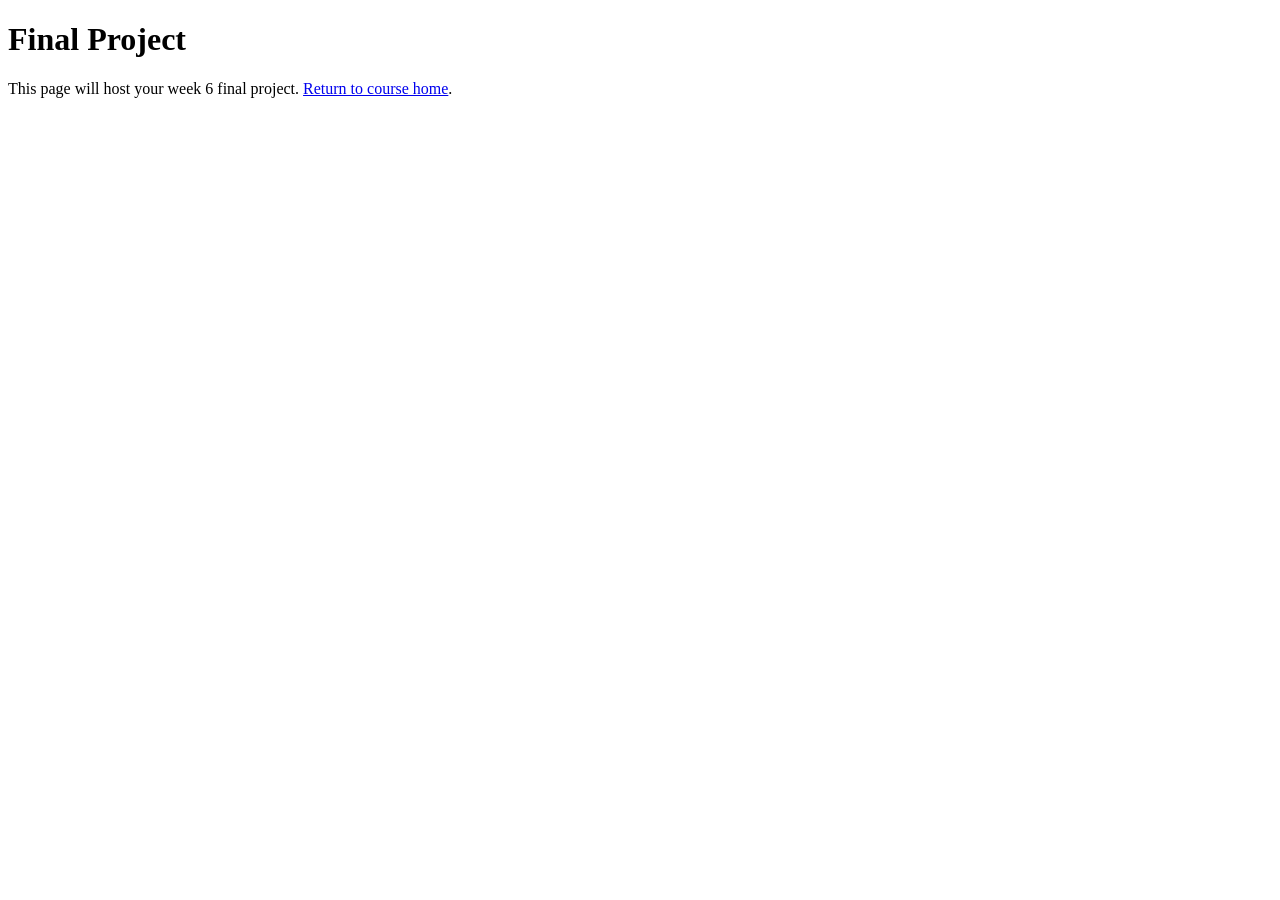
==== final/index.html @ f163f11f "Add WDD 231 week 1 course home page with responsive layout and course filters Made-with: Cursor" ====
<!DOCTYPE html>
<html lang="en-US">
  <head>
    <meta charset="UTF-8" />
    <meta name="viewport" content="width=device-width, initial-scale=1.0" />
    <title>Final Project | WDD 231</title>
    <meta
      name="description"
      content="Final project placeholder for WDD 231."
    />
    <meta name="author" content="Prosper" />
    <link rel="icon" href="../images/logo.svg" type="image/svg+xml" />
  </head>
  <body>
    <main>
      <h1>Final Project</h1>
      <p>
        This page will host your week 6 final project.
        <a href="../index.html">Return to course home</a>.
      </p>
    </main>
  </body>
</html>
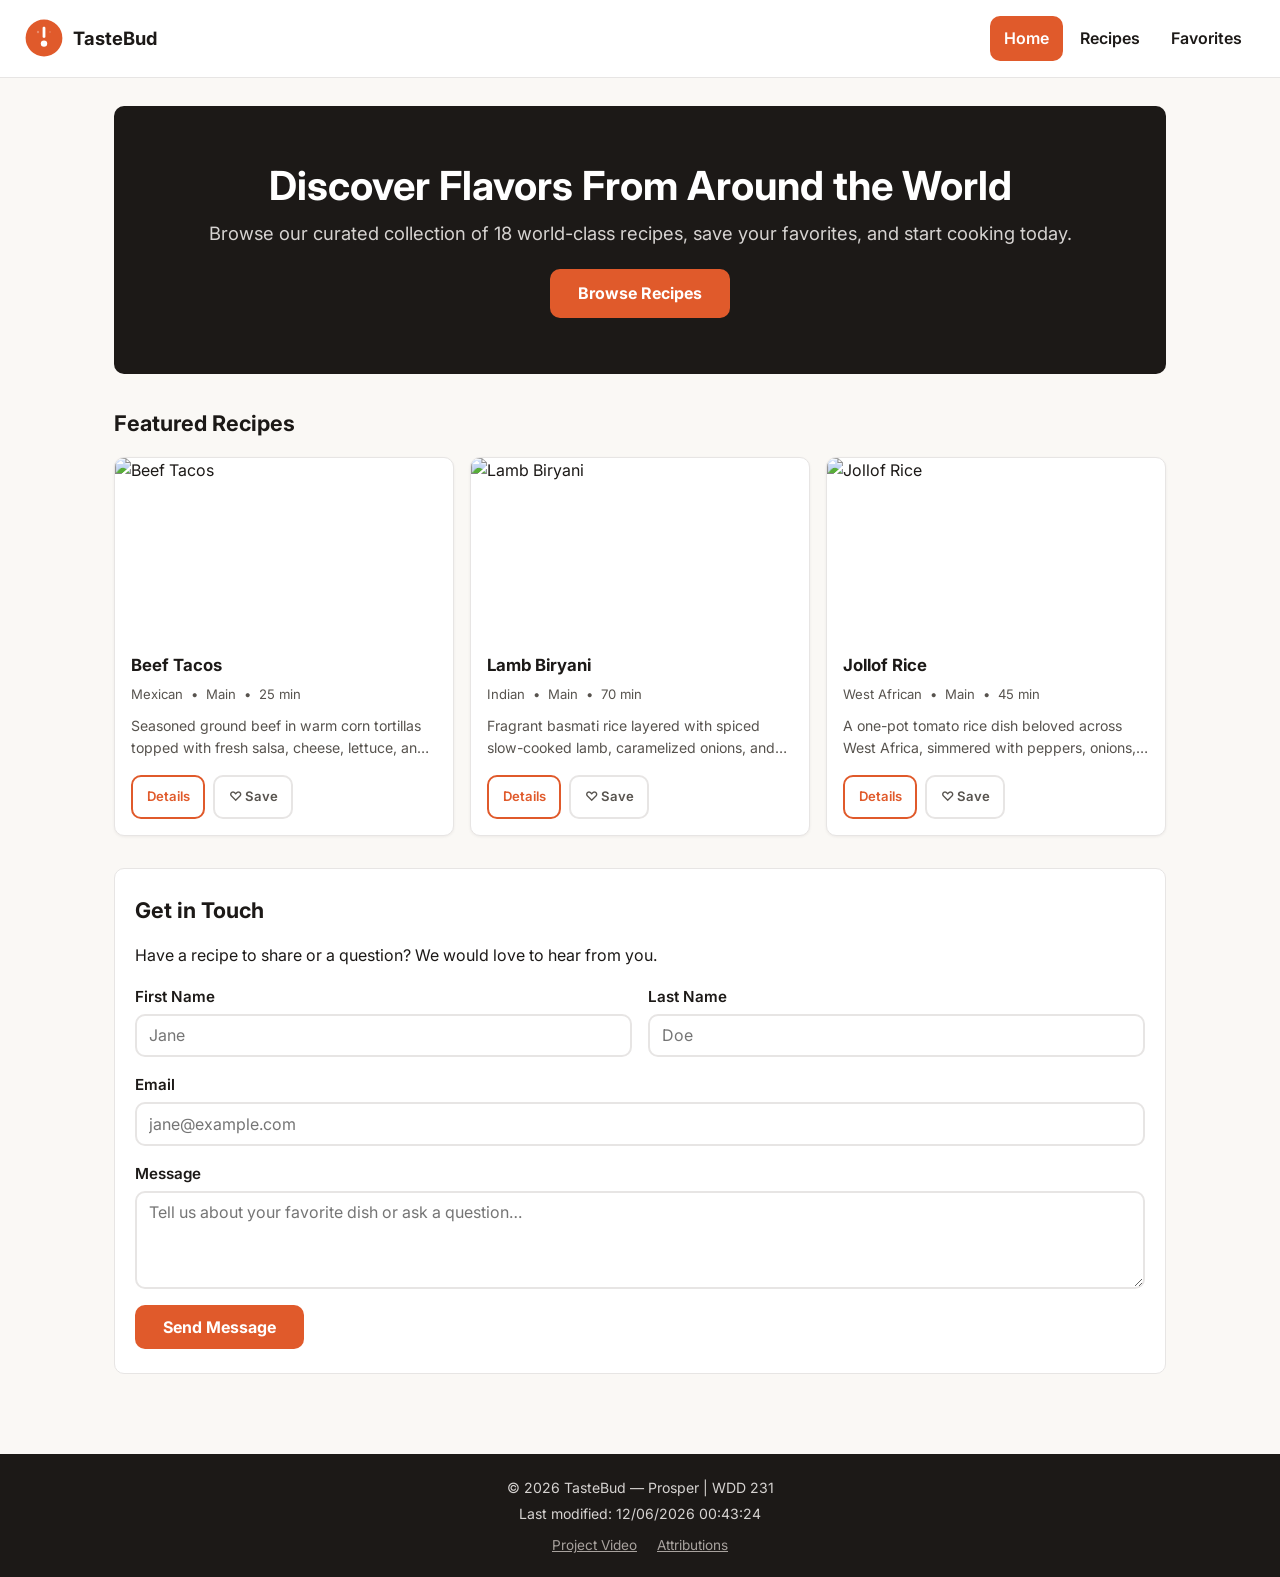
==== commit 1ff6c724: "final" ====
--- a/final/index.html
+++ b/final/index.html
@@ -3,21 +3,153 @@
   <head>
     <meta charset="UTF-8" />
     <meta name="viewport" content="width=device-width, initial-scale=1.0" />
-    <title>Final Project | WDD 231</title>
+    <title>TasteBud | Discover World Recipes</title>
     <meta
       name="description"
-      content="Final project placeholder for WDD 231."
+      content="TasteBud helps you discover delicious recipes from around the world. Browse, search, and save your favorites."
     />
     <meta name="author" content="Prosper" />
-    <link rel="icon" href="../images/logo.svg" type="image/svg+xml" />
+
+    <meta property="og:title" content="TasteBud | Discover World Recipes" />
+    <meta
+      property="og:description"
+      content="TasteBud helps you discover delicious recipes from around the world."
+    />
+    <meta
+      property="og:image"
+      content="https://prosperhermeon.github.io/wdd231/final/images/favicon.svg"
+    />
+    <meta
+      property="og:url"
+      content="https://prosperhermeon.github.io/wdd231/final/"
+    />
+
+    <link rel="icon" href="images/favicon.svg" type="image/svg+xml" />
+    <link rel="preconnect" href="https://fonts.googleapis.com" />
+    <link rel="preconnect" href="https://fonts.gstatic.com" crossorigin />
+    <link
+      href="https://fonts.googleapis.com/css2?family=Inter:wght@400;600;700&display=swap"
+      rel="stylesheet"
+    />
+    <link rel="stylesheet" href="styles/normalize.css" />
+    <link rel="stylesheet" href="styles/small.css" />
+    <link rel="stylesheet" href="styles/larger.css" />
+    <script src="scripts/navigation.js" defer></script>
+    <script src="scripts/home.js" type="module"></script>
+    <script src="scripts/date.js" defer></script>
   </head>
   <body>
+    <header class="site-header">
+      <a href="index.html" class="branding">
+        <img
+          class="logo"
+          src="images/favicon.svg"
+          width="40"
+          height="40"
+          alt="TasteBud logo"
+        />
+        <span class="site-name">TasteBud</span>
+      </a>
+      <button
+        type="button"
+        id="menu"
+        aria-controls="primary-nav"
+        aria-expanded="false"
+        aria-label="Toggle navigation menu"
+      >
+        <span class="sr-only">Menu</span>
+        <span class="bar" aria-hidden="true"></span>
+      </button>
+      <nav id="primary-nav" class="site-nav" aria-label="Main navigation" aria-hidden="true">
+        <ul>
+          <li class="active"><a href="index.html">Home</a></li>
+          <li><a href="recipes.html">Recipes</a></li>
+          <li><a href="favorites.html">Favorites</a></li>
+        </ul>
+      </nav>
+    </header>
+
     <main>
-      <h1>Final Project</h1>
-      <p>
-        This page will host your week 6 final project.
-        <a href="../index.html">Return to course home</a>.
-      </p>
+      <section class="hero" aria-labelledby="hero-heading">
+        <div class="hero-content">
+          <h1 id="hero-heading">Discover Flavors From Around the World</h1>
+          <p class="hero-sub">
+            Browse our curated collection of 18 world-class recipes, save your
+            favorites, and start cooking today.
+          </p>
+          <a href="recipes.html" class="cta-btn">Browse Recipes</a>
+        </div>
+      </section>
+
+      <section aria-labelledby="featured-heading">
+        <h2 id="featured-heading">Featured Recipes</h2>
+        <div id="featured-grid" class="card-grid"></div>
+      </section>
+
+      <section aria-labelledby="contact-heading" class="contact-section">
+        <h2 id="contact-heading">Get in Touch</h2>
+        <p>Have a recipe to share or a question? We would love to hear from you.</p>
+        <form method="get" action="thankyou.html" class="contact-form">
+          <label>
+            First Name
+            <input
+              type="text"
+              name="first"
+              required
+              autocomplete="given-name"
+              placeholder="Jane"
+              title="Enter your first name"
+              pattern="[A-Za-z\u00C0-\u024F\s\-]{2,}"
+            />
+          </label>
+          <label>
+            Last Name
+            <input
+              type="text"
+              name="last"
+              required
+              autocomplete="family-name"
+              placeholder="Doe"
+              title="Enter your last name"
+              pattern="[A-Za-z\u00C0-\u024F\s\-]{2,}"
+            />
+          </label>
+          <label>
+            Email
+            <input
+              type="email"
+              name="email"
+              required
+              autocomplete="email"
+              placeholder="jane@example.com"
+              title="Enter a valid email address"
+            />
+          </label>
+          <label>
+            Message
+            <textarea
+              name="message"
+              required
+              rows="4"
+              placeholder="Tell us about your favorite dish or ask a question…"
+              title="Write your message"
+            ></textarea>
+          </label>
+          <input type="hidden" name="timestamp" id="timestamp" />
+          <button type="submit">Send Message</button>
+        </form>
+      </section>
     </main>
+
+    <footer class="site-footer">
+      <div class="footer-inner">
+        <p>&copy; <span id="currentyear"></span> TasteBud &mdash; Prosper | WDD 231</p>
+        <p id="lastModified"></p>
+        <nav class="footer-links" aria-label="Footer navigation">
+          <a href="https://www.youtube.com/" target="_blank" rel="noopener noreferrer" id="video-link">Project Video</a>
+          <a href="attributions.html">Attributions</a>
+        </nav>
+      </div>
+    </footer>
   </body>
 </html>
--- a/final/styles/small.css
+++ b/final/styles/small.css
@@ -0,0 +1,708 @@
+:root {
+  --clr-primary: #e05a2b;
+  --clr-primary-dark: #b94420;
+  --clr-accent: #2b7a4b;
+  --clr-bg: #faf8f5;
+  --clr-surface: #ffffff;
+  --clr-text: #1c1917;
+  --clr-muted: #57534e;
+  --clr-border: #e7e5e4;
+  --clr-hero-bg: #1c1917;
+  --font: "Inter", system-ui, sans-serif;
+  --shadow: 0 1px 3px rgba(28, 25, 23, 0.06);
+  --shadow-md: 0 4px 12px rgba(28, 25, 23, 0.1);
+  --radius: 10px;
+  --max-w: 1100px;
+  --tap: 44px;
+}
+
+*,
+*::before,
+*::after {
+  box-sizing: border-box;
+}
+
+html {
+  scroll-behavior: smooth;
+}
+
+body {
+  font-family: var(--font);
+  font-size: 1rem;
+  line-height: 1.6;
+  color: var(--clr-text);
+  background: var(--clr-bg);
+  min-height: 100vh;
+  display: flex;
+  flex-direction: column;
+  overflow-x: hidden;
+}
+
+img {
+  max-width: 100%;
+  height: auto;
+  display: block;
+}
+
+a {
+  color: var(--clr-primary);
+}
+
+a:hover {
+  color: var(--clr-primary-dark);
+}
+
+a:focus-visible {
+  outline: 2px solid var(--clr-primary);
+  outline-offset: 2px;
+}
+
+/* ===== HEADER ===== */
+.site-header {
+  background: var(--clr-surface);
+  border-bottom: 1px solid var(--clr-border);
+  padding: 0.75rem 1rem;
+  display: flex;
+  flex-wrap: wrap;
+  align-items: center;
+  justify-content: space-between;
+  gap: 0.75rem;
+}
+
+.branding {
+  display: flex;
+  align-items: center;
+  gap: 0.55rem;
+  text-decoration: none;
+  color: inherit;
+}
+
+.branding:hover {
+  color: var(--clr-primary);
+}
+
+.site-name {
+  font-weight: 700;
+  font-size: 1.15rem;
+}
+
+#menu {
+  width: var(--tap);
+  height: var(--tap);
+  padding: 0;
+  border: 2px solid var(--clr-border);
+  border-radius: var(--radius);
+  background: var(--clr-surface);
+  cursor: pointer;
+  display: flex;
+  align-items: center;
+  justify-content: center;
+  transition: border-color 0.2s, background 0.2s;
+}
+
+#menu:hover {
+  border-color: var(--clr-primary);
+  background: var(--clr-bg);
+}
+
+#menu:focus-visible {
+  outline: 2px solid var(--clr-primary);
+  outline-offset: 2px;
+}
+
+#menu .bar {
+  display: block;
+  width: 22px;
+  height: 2px;
+  background: var(--clr-text);
+  position: relative;
+  transition: background 0.2s;
+}
+
+#menu .bar::before,
+#menu .bar::after {
+  content: "";
+  position: absolute;
+  left: 0;
+  width: 22px;
+  height: 2px;
+  background: var(--clr-text);
+  transition: transform 0.2s, top 0.2s;
+}
+
+#menu .bar::before { top: -7px; }
+#menu .bar::after { top: 7px; }
+
+#menu.open .bar { background: rgba(0, 0, 0, 0); }
+#menu.open .bar::before { top: 0; transform: rotate(45deg); }
+#menu.open .bar::after { top: 0; transform: rotate(-45deg); }
+
+/* ===== NAV ===== */
+.site-nav {
+  width: 100%;
+  flex-basis: 100%;
+  order: 3;
+  background: var(--clr-hero-bg);
+  border-radius: var(--radius);
+  max-height: 0;
+  overflow: hidden;
+  transition: max-height 0.35s ease;
+}
+
+.site-nav.open { max-height: 400px; }
+
+.site-nav ul {
+  list-style: none;
+  margin: 0;
+  padding: 0.5rem 0;
+}
+
+.site-nav a {
+  display: block;
+  padding: 0.85rem 1.25rem;
+  color: #f5f5f4;
+  text-decoration: none;
+  font-weight: 600;
+  border-left: 4px solid rgba(0, 0, 0, 0);
+  transition: background 0.15s, border-color 0.15s;
+}
+
+.site-nav a:hover {
+  background: rgba(255, 255, 255, 0.08);
+  border-left-color: var(--clr-primary);
+  color: #fff;
+}
+
+.site-nav a:focus-visible {
+  outline: 2px solid #fff;
+  outline-offset: -4px;
+}
+
+.site-nav li.active a {
+  border-left-color: var(--clr-primary);
+  background: rgba(255, 255, 255, 0.06);
+}
+
+/* ===== MAIN ===== */
+main {
+  flex: 1;
+  padding: 1.25rem 1rem 2.5rem;
+  max-width: var(--max-w);
+  margin: 0 auto;
+  width: 100%;
+}
+
+.page-title {
+  font-size: clamp(1.6rem, 4vw, 2.25rem);
+  margin: 0 0 1rem;
+  border-bottom: 3px solid var(--clr-primary);
+  padding-bottom: 0.3rem;
+  display: inline-block;
+}
+
+/* ===== HERO ===== */
+.hero {
+  background: var(--clr-hero-bg);
+  border-radius: var(--radius);
+  padding: 2.5rem 1.5rem;
+  margin-bottom: 2rem;
+  text-align: center;
+}
+
+.hero-content h1 {
+  font-size: clamp(1.5rem, 5vw, 2.5rem);
+  color: #fff;
+  margin: 0 0 0.6rem;
+  line-height: 1.2;
+}
+
+.hero-sub {
+  color: #d6d3d1;
+  font-size: clamp(0.95rem, 2vw, 1.15rem);
+  margin: 0 0 1.25rem;
+}
+
+.cta-btn {
+  display: inline-block;
+  padding: 0.75rem 1.75rem;
+  background: var(--clr-primary);
+  color: #fff;
+  font-weight: 700;
+  font-size: 1rem;
+  text-decoration: none;
+  border-radius: var(--radius);
+  transition: background 0.2s, transform 0.15s;
+  min-height: var(--tap);
+}
+
+.cta-btn:hover {
+  background: var(--clr-primary-dark);
+  transform: translateY(-1px);
+  color: #fff;
+}
+
+.cta-btn:focus-visible {
+  outline: 2px solid #fff;
+  outline-offset: 2px;
+}
+
+/* ===== SECTION HEADINGS ===== */
+main > section {
+  margin-bottom: 2rem;
+}
+
+main > section > h2 {
+  font-size: 1.35rem;
+  margin: 0 0 1rem;
+  color: var(--clr-text);
+}
+
+/* ===== CARD GRID ===== */
+.card-grid {
+  display: grid;
+  grid-template-columns: 1fr;
+  gap: 1rem;
+}
+
+.recipe-card {
+  background: var(--clr-surface);
+  border: 1px solid var(--clr-border);
+  border-radius: var(--radius);
+  overflow: hidden;
+  box-shadow: var(--shadow);
+  transition: box-shadow 0.2s, transform 0.2s;
+  display: flex;
+  flex-direction: column;
+}
+
+.recipe-card:hover {
+  box-shadow: var(--shadow-md);
+  transform: translateY(-2px);
+}
+
+.recipe-card img {
+  width: 100%;
+  height: 180px;
+  object-fit: cover;
+}
+
+.card-body {
+  padding: 0.85rem 1rem 1rem;
+  display: flex;
+  flex-direction: column;
+  gap: 0.35rem;
+  flex: 1;
+}
+
+.card-body h3 {
+  font-size: 1.05rem;
+  margin: 0;
+  color: var(--clr-text);
+}
+
+.card-meta {
+  display: flex;
+  flex-wrap: wrap;
+  gap: 0.5rem;
+  font-size: 0.82rem;
+  color: var(--clr-muted);
+}
+
+.card-meta span {
+  display: inline-flex;
+  align-items: center;
+  gap: 0.2rem;
+}
+
+.card-desc {
+  font-size: 0.88rem;
+  color: var(--clr-muted);
+  margin: 0.25rem 0 0;
+  display: -webkit-box;
+  -webkit-line-clamp: 2;
+  -webkit-box-orient: vertical;
+  overflow: hidden;
+}
+
+.card-actions {
+  display: flex;
+  gap: 0.5rem;
+  margin-top: auto;
+  padding-top: 0.6rem;
+}
+
+.btn-sm {
+  font-family: var(--font);
+  font-size: 0.82rem;
+  font-weight: 600;
+  padding: 0.45rem 0.85rem;
+  border-radius: var(--radius);
+  cursor: pointer;
+  min-height: var(--tap);
+  display: inline-flex;
+  align-items: center;
+  gap: 0.3rem;
+  transition: background 0.2s, color 0.2s;
+}
+
+.btn-details {
+  border: 2px solid var(--clr-primary);
+  background: var(--clr-surface);
+  color: var(--clr-primary);
+}
+
+.btn-details:hover {
+  background: var(--clr-primary);
+  color: #fff;
+}
+
+.btn-fav {
+  border: 2px solid var(--clr-border);
+  background: var(--clr-surface);
+  color: var(--clr-muted);
+}
+
+.btn-fav:hover,
+.btn-fav.saved {
+  border-color: var(--clr-primary);
+  color: var(--clr-primary);
+}
+
+.btn-fav.saved {
+  background: #fef2f2;
+}
+
+.btn-remove {
+  border: 2px solid #dc2626;
+  background: var(--clr-surface);
+  color: #dc2626;
+}
+
+.btn-remove:hover {
+  background: #dc2626;
+  color: #fff;
+}
+
+/* ===== FILTER BAR ===== */
+.filter-bar {
+  display: flex;
+  flex-wrap: wrap;
+  gap: 0.5rem;
+  margin-bottom: 0.75rem;
+}
+
+.filter-btn {
+  font-family: var(--font);
+  font-size: 0.88rem;
+  font-weight: 600;
+  padding: 0.5rem 1.1rem;
+  border: 2px solid var(--clr-border);
+  border-radius: var(--radius);
+  background: var(--clr-surface);
+  color: var(--clr-muted);
+  cursor: pointer;
+  min-height: var(--tap);
+  transition: border-color 0.2s, background 0.2s, color 0.2s;
+}
+
+.filter-btn:hover {
+  border-color: var(--clr-primary);
+  color: var(--clr-primary);
+}
+
+.filter-btn.active {
+  background: var(--clr-primary);
+  border-color: var(--clr-primary);
+  color: #fff;
+}
+
+.result-count {
+  font-size: 0.88rem;
+  color: var(--clr-muted);
+  margin: 0 0 0.75rem;
+}
+
+/* ===== SEARCH ===== */
+.search-section {
+  margin-top: 2rem;
+}
+
+.search-bar input {
+  font-family: var(--font);
+  font-size: 1rem;
+  width: 100%;
+  padding: 0.7rem 1rem;
+  border: 2px solid var(--clr-border);
+  border-radius: var(--radius);
+  background: var(--clr-surface);
+  color: var(--clr-text);
+  transition: border-color 0.2s;
+}
+
+.search-bar input:focus {
+  border-color: var(--clr-primary);
+  outline: none;
+}
+
+/* ===== CONTACT FORM ===== */
+.contact-section {
+  background: var(--clr-surface);
+  border: 1px solid var(--clr-border);
+  border-radius: var(--radius);
+  padding: 1.5rem 1.25rem;
+}
+
+.contact-form {
+  display: flex;
+  flex-direction: column;
+  gap: 1rem;
+  margin-top: 1rem;
+}
+
+.contact-form label {
+  display: flex;
+  flex-direction: column;
+  gap: 0.3rem;
+  font-weight: 600;
+  font-size: 0.95rem;
+}
+
+.contact-form input[type="text"],
+.contact-form input[type="email"],
+.contact-form textarea {
+  font-family: var(--font);
+  font-size: 1rem;
+  padding: 0.65rem 0.75rem;
+  border: 2px solid var(--clr-border);
+  border-radius: var(--radius);
+  background: var(--clr-surface);
+  color: var(--clr-text);
+  transition: border-color 0.2s;
+}
+
+.contact-form input:focus,
+.contact-form textarea:focus {
+  border-color: var(--clr-primary);
+  outline: none;
+}
+
+.contact-form input:invalid:not(:placeholder-shown):not(:focus) {
+  border-color: #dc2626;
+}
+
+.contact-form textarea {
+  resize: vertical;
+  min-height: 80px;
+}
+
+.contact-form button[type="submit"] {
+  font-family: var(--font);
+  font-size: 1rem;
+  font-weight: 700;
+  padding: 0.75rem 1.75rem;
+  background: var(--clr-primary);
+  color: #fff;
+  border: none;
+  border-radius: var(--radius);
+  cursor: pointer;
+  min-height: var(--tap);
+  transition: background 0.2s;
+}
+
+.contact-form button[type="submit"]:hover {
+  background: var(--clr-primary-dark);
+}
+
+/* ===== MODAL ===== */
+dialog {
+  max-width: min(92vw, 560px);
+  border: none;
+  border-radius: var(--radius);
+  padding: 0;
+  box-shadow: var(--shadow-md);
+  color: var(--clr-text);
+  font-family: var(--font);
+}
+
+dialog::backdrop {
+  background: rgba(28, 25, 23, 0.55);
+}
+
+.modal-inner {
+  padding: 1.25rem;
+  position: relative;
+}
+
+.modal-close {
+  position: absolute;
+  top: 0.5rem;
+  right: 0.5rem;
+  width: 36px;
+  height: 36px;
+  border: none;
+  border-radius: 50%;
+  background: var(--clr-bg);
+  font-size: 1.4rem;
+  line-height: 1;
+  color: var(--clr-text);
+  cursor: pointer;
+  display: flex;
+  align-items: center;
+  justify-content: center;
+  transition: background 0.2s;
+}
+
+.modal-close:hover {
+  background: var(--clr-border);
+}
+
+dialog h2 {
+  font-size: 1.2rem;
+  margin: 0 2rem 0.75rem 0;
+  color: var(--clr-primary);
+}
+
+dialog img {
+  width: 100%;
+  height: auto;
+  border-radius: 6px;
+  margin-bottom: 0.75rem;
+}
+
+dialog dl {
+  display: grid;
+  grid-template-columns: auto 1fr;
+  gap: 0.3rem 0.75rem;
+  margin: 0 0 0.75rem;
+  font-size: 0.92rem;
+}
+
+dialog dt {
+  font-weight: 700;
+  color: var(--clr-muted);
+}
+
+dialog dd {
+  margin: 0;
+}
+
+dialog h3 {
+  font-size: 1rem;
+  margin: 0 0 0.4rem;
+}
+
+dialog ul {
+  margin: 0 0 0.75rem;
+  padding-left: 1.25rem;
+  font-size: 0.92rem;
+}
+
+dialog li {
+  margin-bottom: 0.2rem;
+}
+
+#modal-desc {
+  font-size: 0.92rem;
+  color: var(--clr-muted);
+  margin: 0;
+}
+
+/* ===== THANK YOU ===== */
+.ty-details {
+  display: grid;
+  grid-template-columns: auto 1fr;
+  gap: 0.4rem 1rem;
+  margin: 1rem 0 1.5rem;
+  background: var(--clr-surface);
+  border: 1px solid var(--clr-border);
+  border-radius: var(--radius);
+  padding: 1.25rem;
+}
+
+.ty-details dt {
+  font-weight: 700;
+  color: var(--clr-muted);
+  font-size: 0.9rem;
+}
+
+.ty-details dd {
+  margin: 0;
+}
+
+/* ===== EMPTY STATE ===== */
+.empty-msg {
+  text-align: center;
+  padding: 3rem 1rem;
+  color: var(--clr-muted);
+  font-size: 1.05rem;
+}
+
+.danger-btn {
+  font-family: var(--font);
+  font-size: 0.9rem;
+  font-weight: 600;
+  padding: 0.6rem 1.25rem;
+  border: 2px solid #dc2626;
+  border-radius: var(--radius);
+  background: var(--clr-surface);
+  color: #dc2626;
+  cursor: pointer;
+  min-height: var(--tap);
+  margin-top: 1.5rem;
+  transition: background 0.2s, color 0.2s;
+}
+
+.danger-btn:hover {
+  background: #dc2626;
+  color: #fff;
+}
+
+/* ===== FOOTER ===== */
+.site-footer {
+  background: var(--clr-hero-bg);
+  color: #d6d3d1;
+  padding: 1.25rem 1rem;
+  margin-top: auto;
+  text-align: center;
+}
+
+.footer-inner {
+  max-width: var(--max-w);
+  margin: 0 auto;
+}
+
+.footer-inner p {
+  margin: 0.2rem 0;
+  font-size: 0.88rem;
+}
+
+.footer-links {
+  display: flex;
+  justify-content: center;
+  gap: 1.25rem;
+  margin-top: 0.6rem;
+}
+
+.footer-links a {
+  color: #a8a29e;
+  font-size: 0.85rem;
+  text-decoration: underline;
+  transition: color 0.2s;
+}
+
+.footer-links a:hover {
+  color: #fff;
+}
+
+/* ===== UTILITY ===== */
+.sr-only {
+  position: absolute;
+  width: 1px;
+  height: 1px;
+  padding: 0;
+  margin: -1px;
+  overflow: hidden;
+  clip: rect(0, 0, 0, 0);
+  white-space: nowrap;
+  border: 0;
+}
--- a/final/styles/larger.css
+++ b/final/styles/larger.css
@@ -0,0 +1,87 @@
+@media screen and (min-width: 640px) {
+  .site-header {
+    flex-wrap: nowrap;
+    padding: 1rem 1.5rem;
+  }
+
+  #menu {
+    display: none;
+  }
+
+  .site-nav {
+    order: 0;
+    flex: 1 1 auto;
+    width: auto;
+    max-height: none !important;
+    overflow: visible;
+    background: rgba(0, 0, 0, 0);
+    border-radius: 0;
+    margin-left: auto;
+  }
+
+  .site-nav ul {
+    display: flex;
+    flex-direction: row;
+    justify-content: flex-end;
+    align-items: center;
+    gap: 0.25rem;
+    padding: 0;
+  }
+
+  .site-nav a {
+    padding: 0.6rem 0.85rem;
+    border-radius: var(--radius);
+    border-left: none;
+    color: var(--clr-text);
+  }
+
+  .site-nav a:hover {
+    background: var(--clr-bg);
+    border-left-color: rgba(0, 0, 0, 0);
+    color: var(--clr-primary);
+  }
+
+  .site-nav li.active a {
+    background: var(--clr-primary);
+    color: #fff;
+    border-left: none;
+  }
+
+  .site-nav li.active a:hover {
+    background: var(--clr-primary-dark);
+    color: #fff;
+  }
+
+  main {
+    padding: 1.75rem 1.5rem 3rem;
+  }
+
+  .card-grid {
+    grid-template-columns: repeat(2, minmax(0, 1fr));
+  }
+
+  .contact-form {
+    display: grid;
+    grid-template-columns: 1fr 1fr;
+    gap: 1rem;
+  }
+
+  .contact-form label:nth-child(n+3) {
+    grid-column: 1 / -1;
+  }
+
+  .contact-form button[type="submit"] {
+    grid-column: 1 / -1;
+    justify-self: start;
+  }
+}
+
+@media screen and (min-width: 960px) {
+  .card-grid {
+    grid-template-columns: repeat(3, minmax(0, 1fr));
+  }
+
+  .hero {
+    padding: 3.5rem 2rem;
+  }
+}
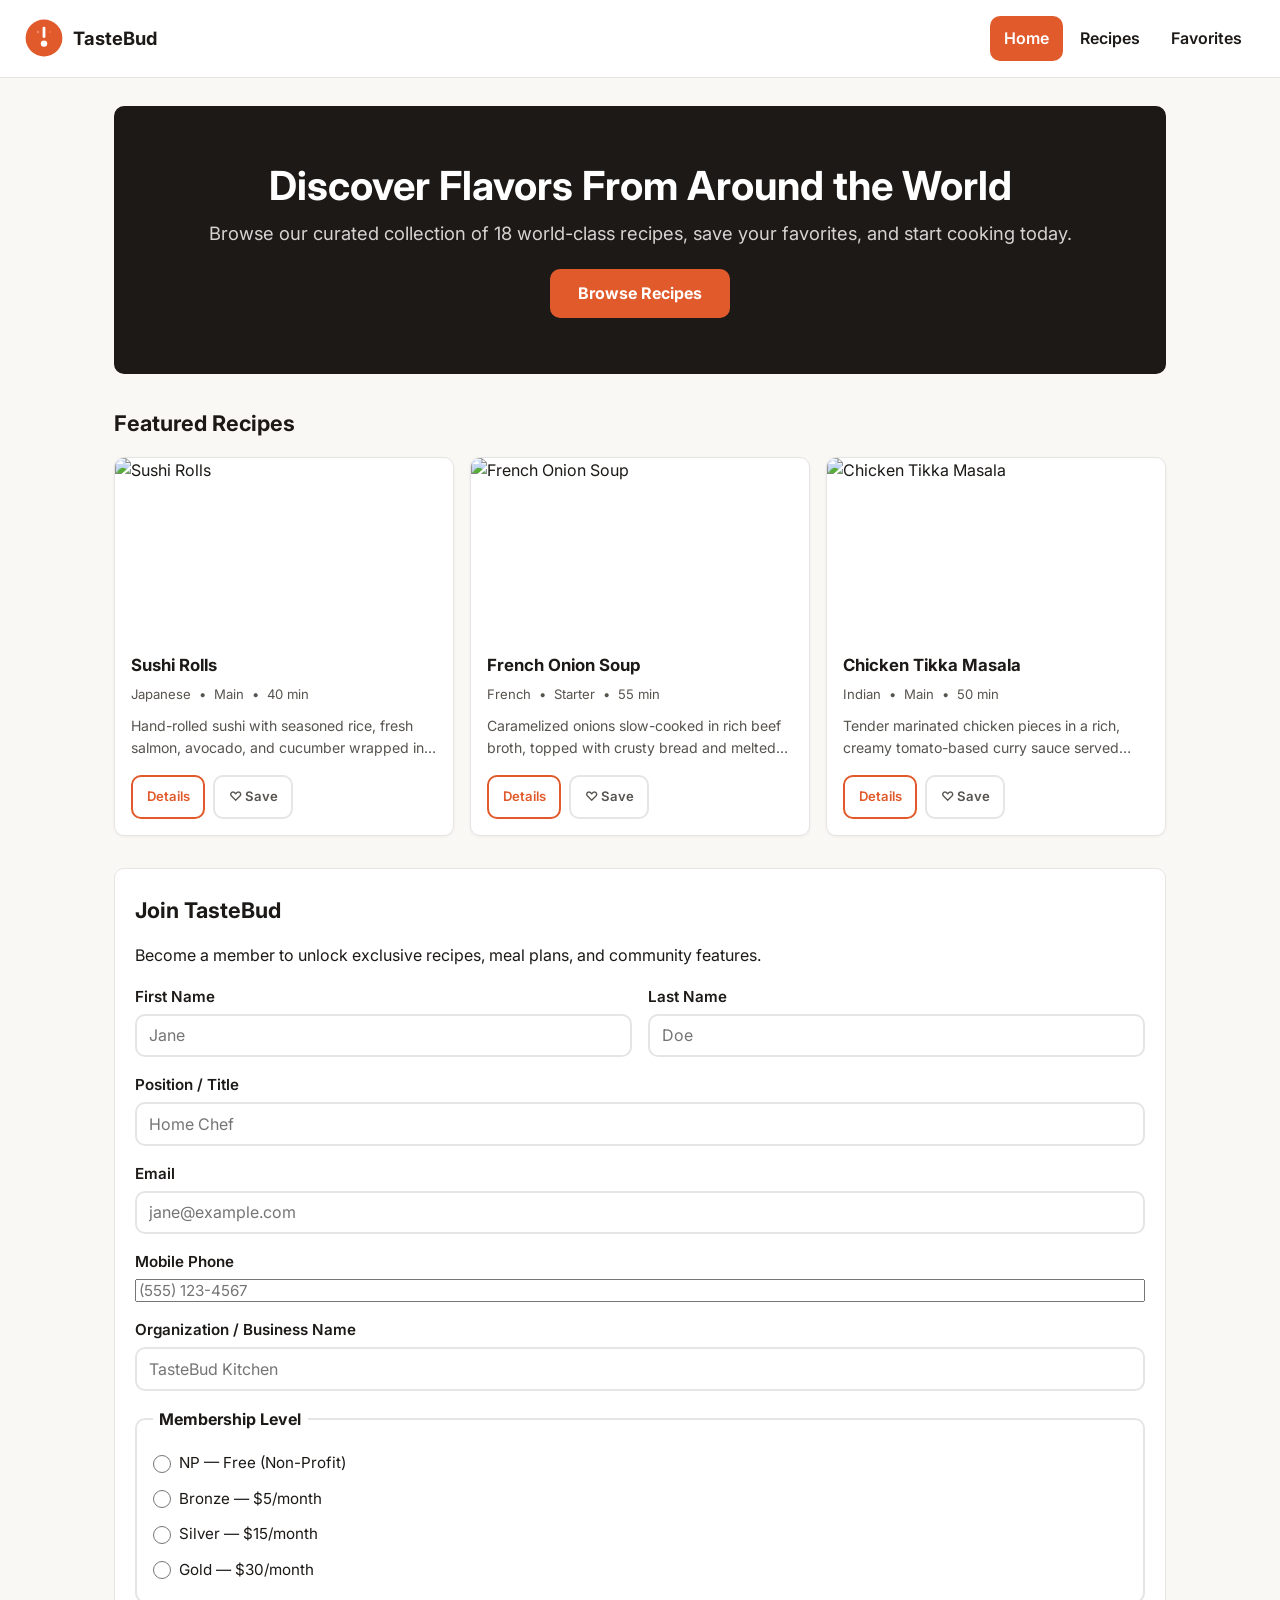
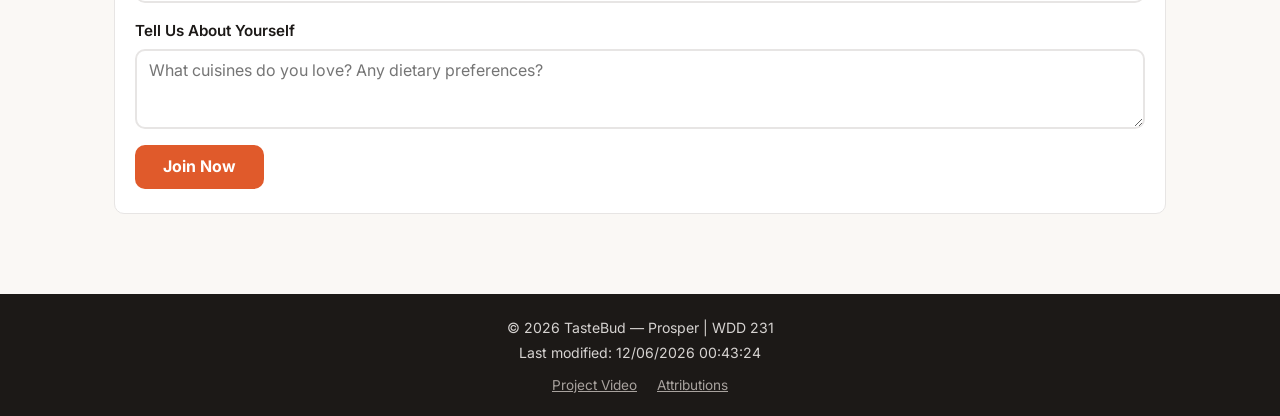
==== commit 17d6db68: "final audit" ====
--- a/final/index.html
+++ b/final/index.html
@@ -3,7 +3,7 @@
   <head>
     <meta charset="UTF-8" />
     <meta name="viewport" content="width=device-width, initial-scale=1.0" />
-    <title>TasteBud | Discover World Recipes</title>
+    <title>Join TasteBud | Discover World Recipes</title>
     <meta
       name="description"
       content="TasteBud helps you discover delicious recipes from around the world. Browse, search, and save your favorites."
@@ -86,9 +86,9 @@
         <div id="featured-grid" class="card-grid"></div>
       </section>
 
-      <section aria-labelledby="contact-heading" class="contact-section">
-        <h2 id="contact-heading">Get in Touch</h2>
-        <p>Have a recipe to share or a question? We would love to hear from you.</p>
+      <section aria-labelledby="join-heading" class="contact-section">
+        <h2 id="join-heading">Join TasteBud</h2>
+        <p>Become a member to unlock exclusive recipes, meal plans, and community features.</p>
         <form method="get" action="thankyou.html" class="contact-form">
           <label>
             First Name
@@ -115,6 +115,17 @@
             />
           </label>
           <label>
+            Position / Title
+            <input
+              type="text"
+              name="title"
+              required
+              autocomplete="organization-title"
+              placeholder="Home Chef"
+              title="Enter your title or role"
+            />
+          </label>
+          <label>
             Email
             <input
               type="email"
@@ -126,17 +137,59 @@
             />
           </label>
           <label>
-            Message
+            Mobile Phone
+            <input
+              type="tel"
+              name="phone"
+              required
+              autocomplete="tel"
+              placeholder="(555) 123-4567"
+              title="Enter a valid phone number e.g. (555) 123-4567"
+              pattern="[\d\(\)\-\+\s]{7,}"
+            />
+          </label>
+          <label>
+            Organization / Business Name
+            <input
+              type="text"
+              name="organization"
+              required
+              autocomplete="organization"
+              placeholder="TasteBud Kitchen"
+              title="Enter your organization or business name"
+            />
+          </label>
+          <fieldset>
+            <legend>Membership Level</legend>
+            <label>
+              <input type="radio" name="level" value="np" required />
+              NP &mdash; Free (Non-Profit)
+            </label>
+            <label>
+              <input type="radio" name="level" value="bronze" />
+              Bronze &mdash; $5/month
+            </label>
+            <label>
+              <input type="radio" name="level" value="silver" />
+              Silver &mdash; $15/month
+            </label>
+            <label>
+              <input type="radio" name="level" value="gold" />
+              Gold &mdash; $30/month
+            </label>
+          </fieldset>
+          <label>
+            Tell Us About Yourself
             <textarea
               name="message"
               required
-              rows="4"
-              placeholder="Tell us about your favorite dish or ask a question…"
-              title="Write your message"
+              rows="3"
+              placeholder="What cuisines do you love? Any dietary preferences?"
+              title="Write a short message about yourself"
             ></textarea>
           </label>
           <input type="hidden" name="timestamp" id="timestamp" />
-          <button type="submit">Send Message</button>
+          <button type="submit">Join Now</button>
         </form>
       </section>
     </main>
--- a/final/styles/small.css
+++ b/final/styles/small.css
@@ -495,6 +495,34 @@
   min-height: 80px;
 }
 
+.contact-form fieldset {
+  border: 2px solid var(--clr-border);
+  border-radius: var(--radius);
+  padding: 0.85rem 1rem;
+  margin: 0;
+}
+
+.contact-form fieldset legend {
+  font-weight: 700;
+  padding: 0 0.4rem;
+}
+
+.contact-form fieldset label {
+  flex-direction: row;
+  align-items: center;
+  gap: 0.5rem;
+  font-weight: 400;
+  cursor: pointer;
+  padding: 0.35rem 0;
+}
+
+.contact-form fieldset input[type="radio"] {
+  width: 18px;
+  height: 18px;
+  accent-color: var(--clr-primary);
+  flex-shrink: 0;
+}
+
 .contact-form button[type="submit"] {
   font-family: var(--font);
   font-size: 1rem;
--- a/final/styles/larger.css
+++ b/final/styles/larger.css
@@ -66,7 +66,8 @@
     gap: 1rem;
   }
 
-  .contact-form label:nth-child(n+3) {
+  .contact-form label:nth-child(n+3),
+  .contact-form fieldset {
     grid-column: 1 / -1;
   }
 
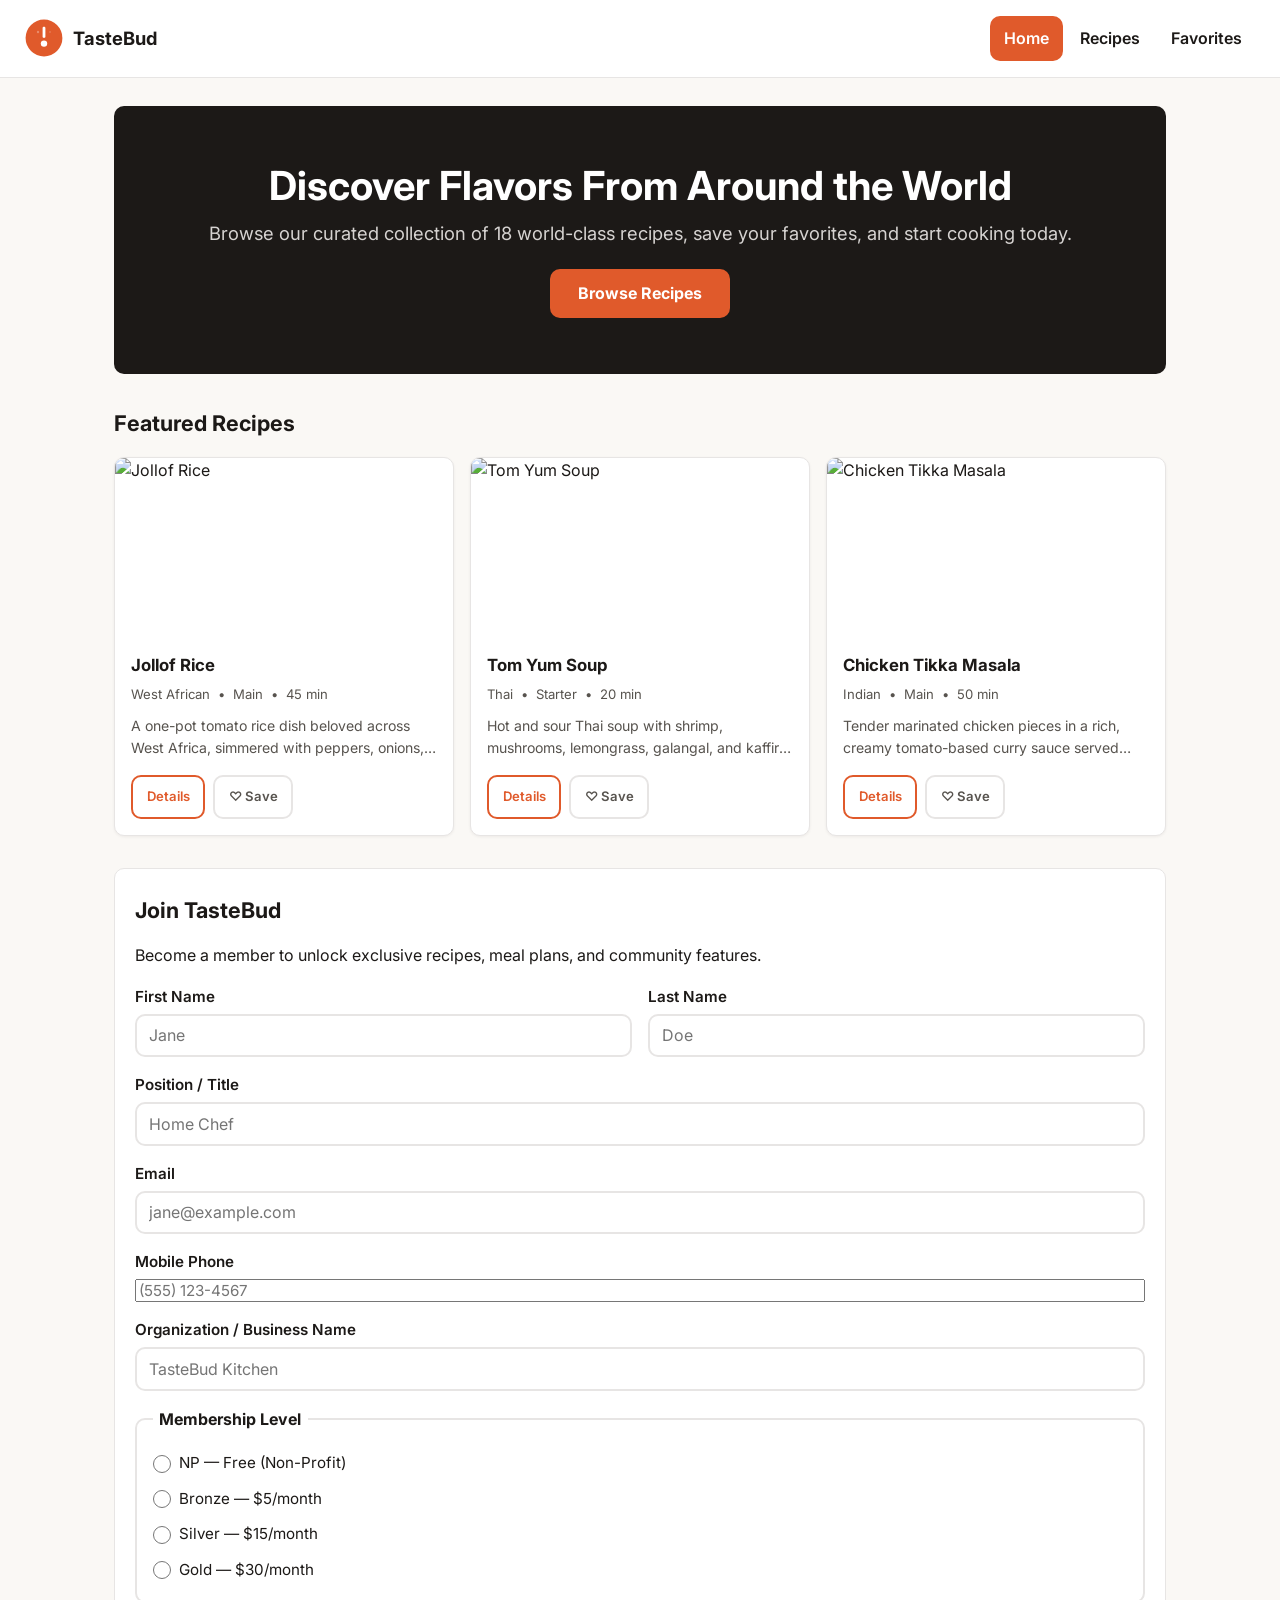
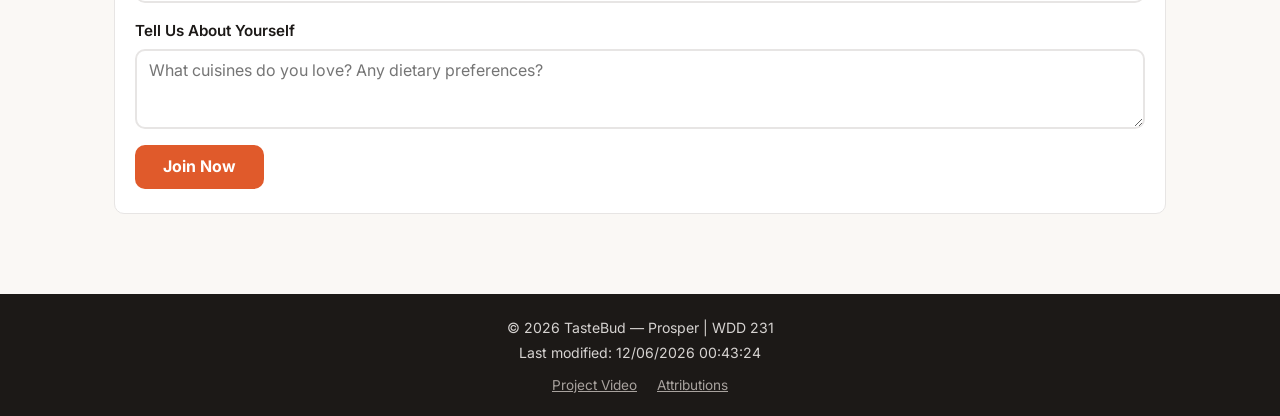
==== commit 357ba11f: "assignment commit" ====
--- a/final/index.html
+++ b/final/index.html
@@ -123,6 +123,7 @@
               autocomplete="organization-title"
               placeholder="Home Chef"
               title="Enter your title or role"
+              pattern="[A-Za-z\u00C0-\u024F\s\-\.]{2,}"
             />
           </label>
           <label>
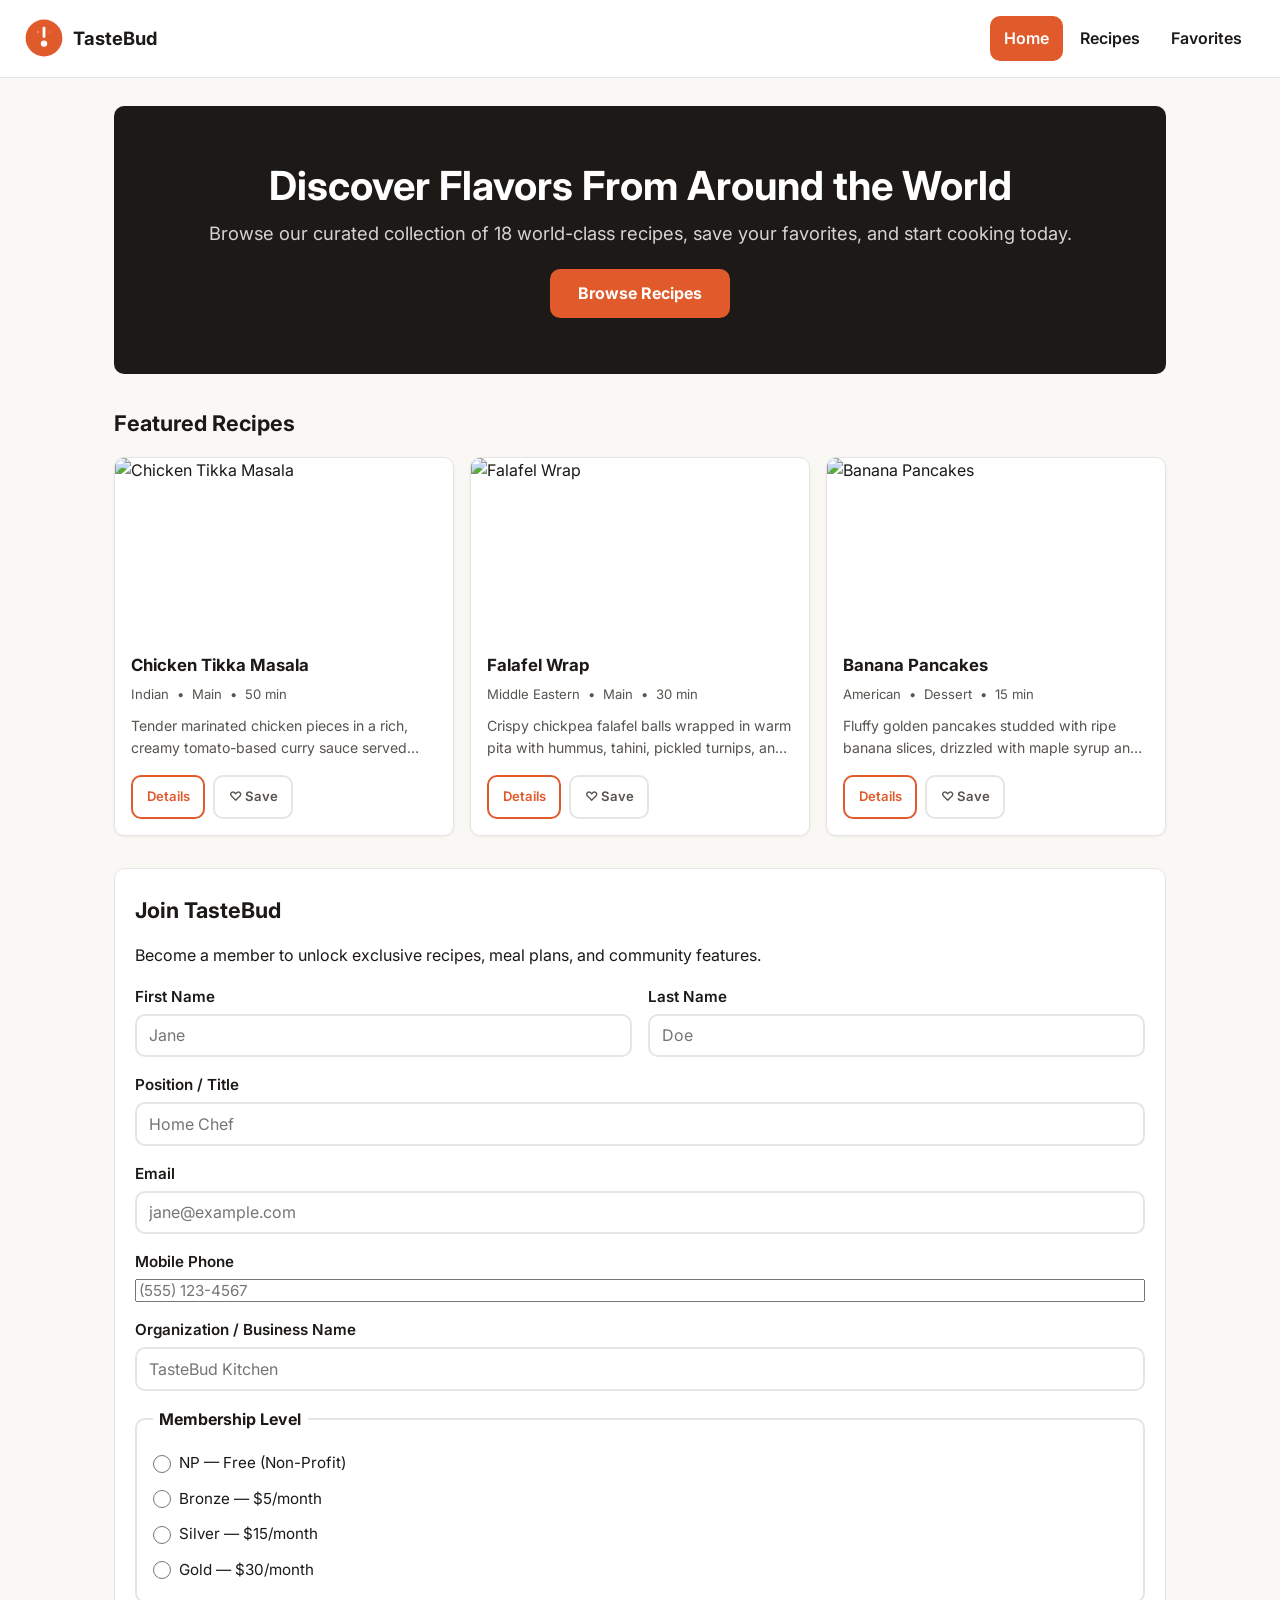
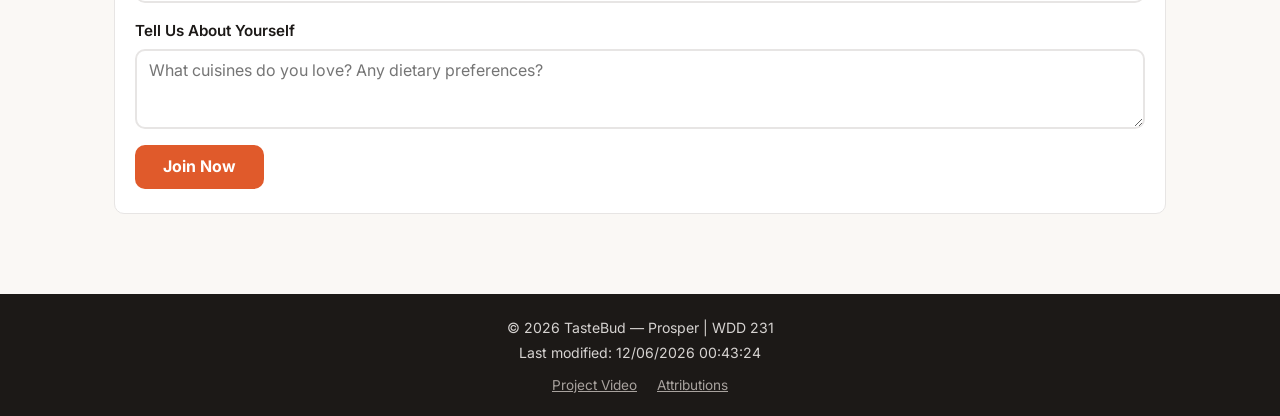
==== commit 291fde24: "week 6 assignment completed" ====
--- a/final/index.html
+++ b/final/index.html
@@ -200,7 +200,7 @@
         <p>&copy; <span id="currentyear"></span> TasteBud &mdash; Prosper | WDD 231</p>
         <p id="lastModified"></p>
         <nav class="footer-links" aria-label="Footer navigation">
-          <a href="https://www.youtube.com/" target="_blank" rel="noopener noreferrer" id="video-link">Project Video</a>
+          <a href="https://www.loom.com/share/8d145651726a434f8ac68ec0860105bf" target="_blank" rel="noopener noreferrer" id="video-link">Project Video</a>
           <a href="attributions.html">Attributions</a>
         </nav>
       </div>
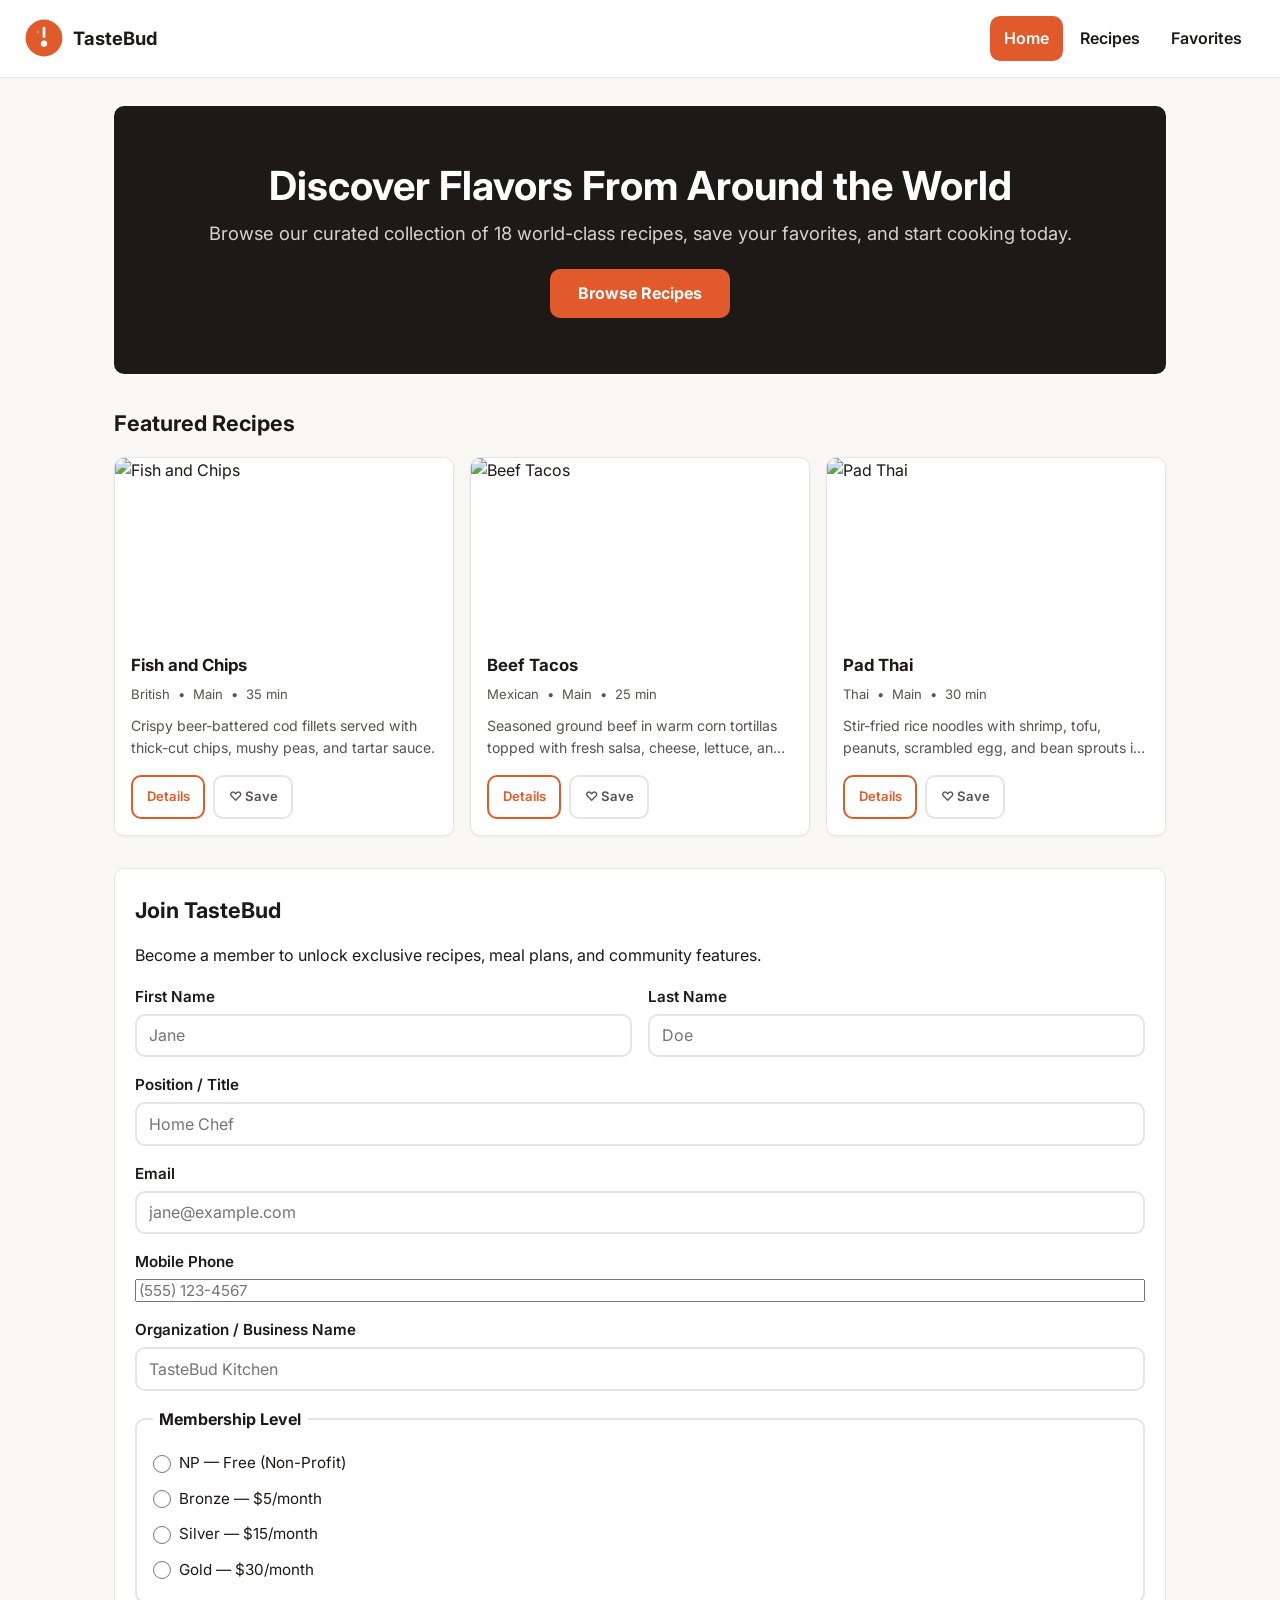
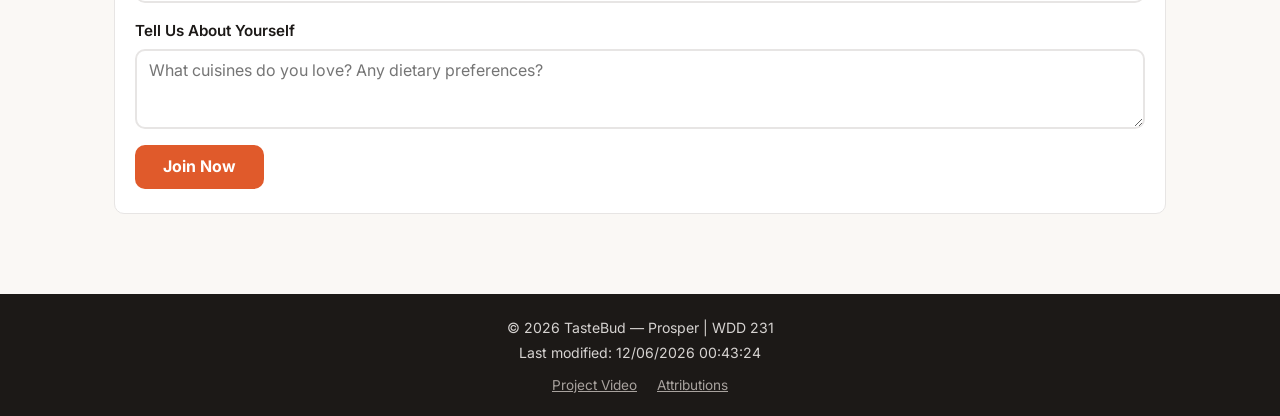
==== commit eadbcb46: "final commit" ====
--- a/final/index.html
+++ b/final/index.html
@@ -70,9 +70,10 @@
     </header>
 
     <main>
+      <h1 class="sr-only">TasteBud — Discover World Recipes</h1>
       <section class="hero" aria-labelledby="hero-heading">
         <div class="hero-content">
-          <h1 id="hero-heading">Discover Flavors From Around the World</h1>
+          <h2 id="hero-heading" class="hero-title">Discover Flavors From Around the World</h2>
           <p class="hero-sub">
             Browse our curated collection of 18 world-class recipes, save your
             favorites, and start cooking today.
--- a/final/styles/small.css
+++ b/final/styles/small.css
@@ -209,11 +209,14 @@
   text-align: center;
 }
 
-.hero-content h1 {
+.hero-title {
   font-size: clamp(1.5rem, 5vw, 2.5rem);
   color: #fff;
   margin: 0 0 0.6rem;
   line-height: 1.2;
+  border: none;
+  padding: 0;
+  display: block;
 }
 
 .hero-sub {
